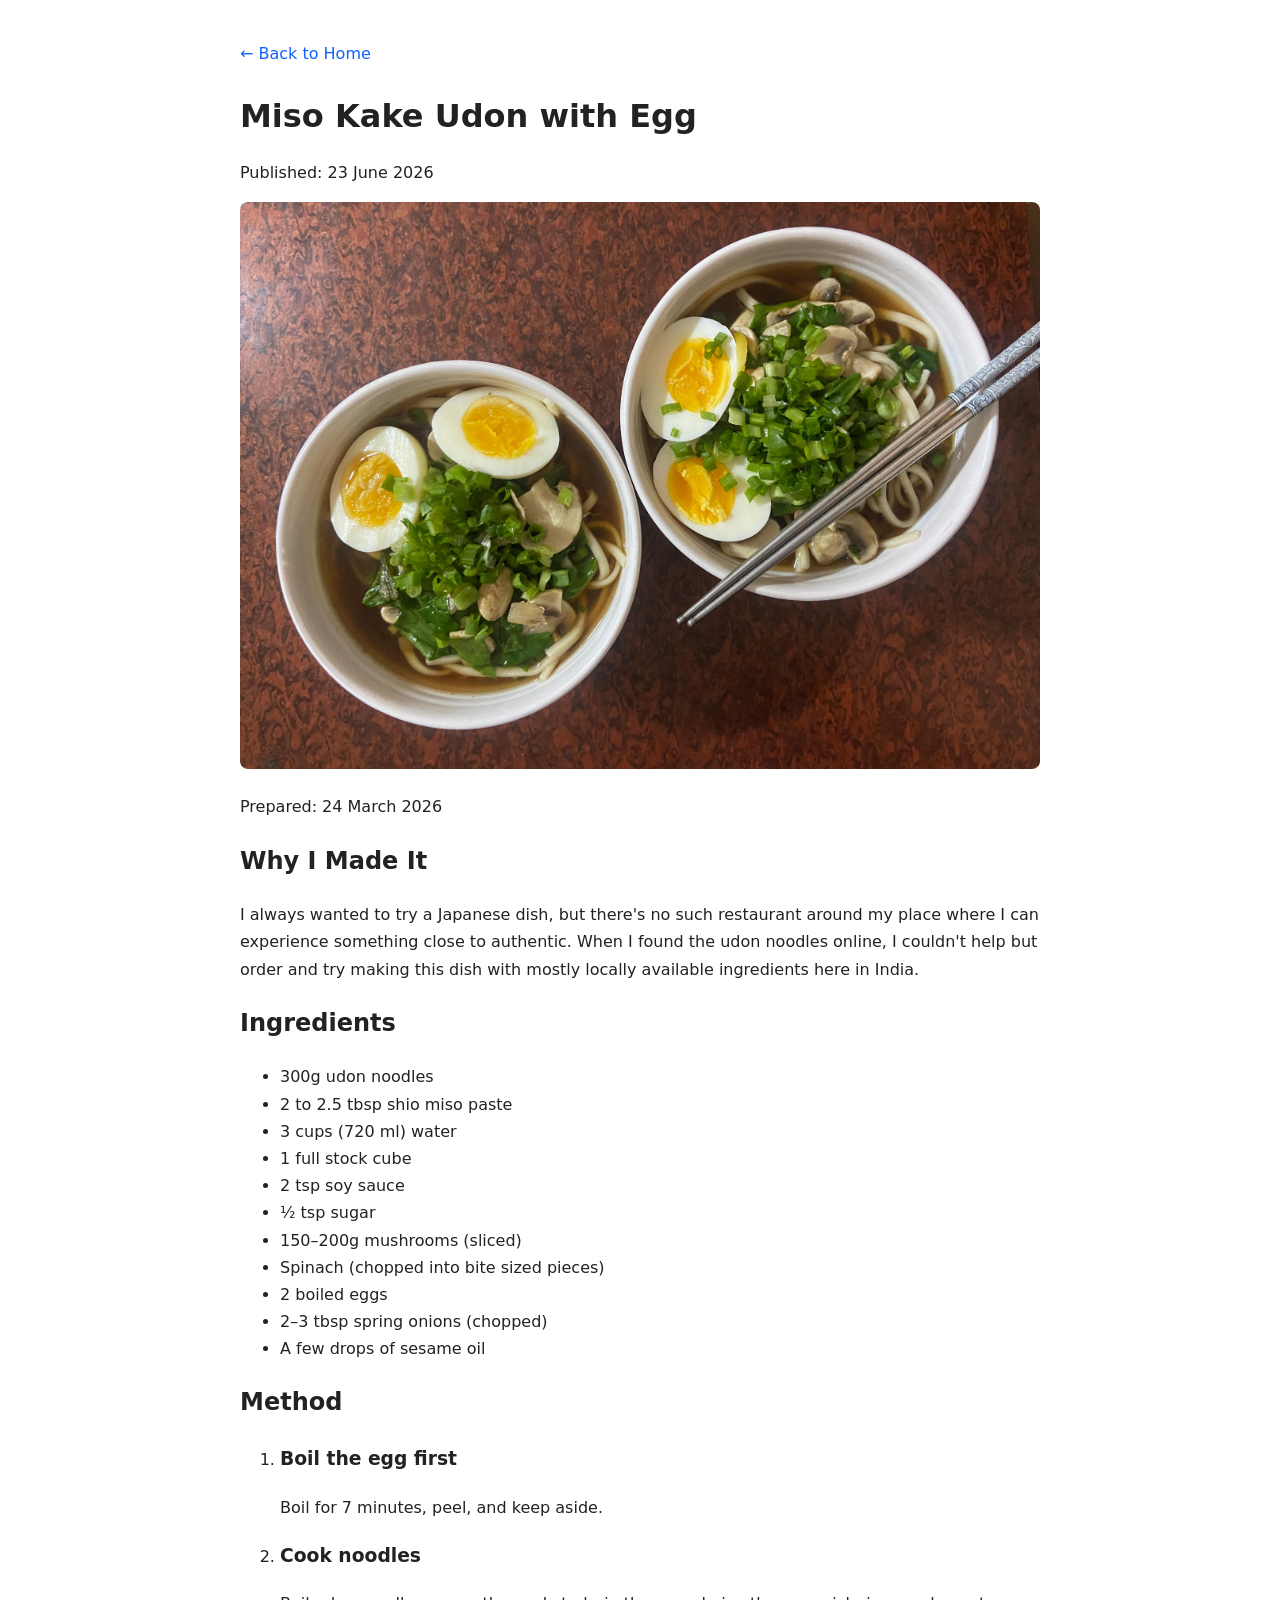
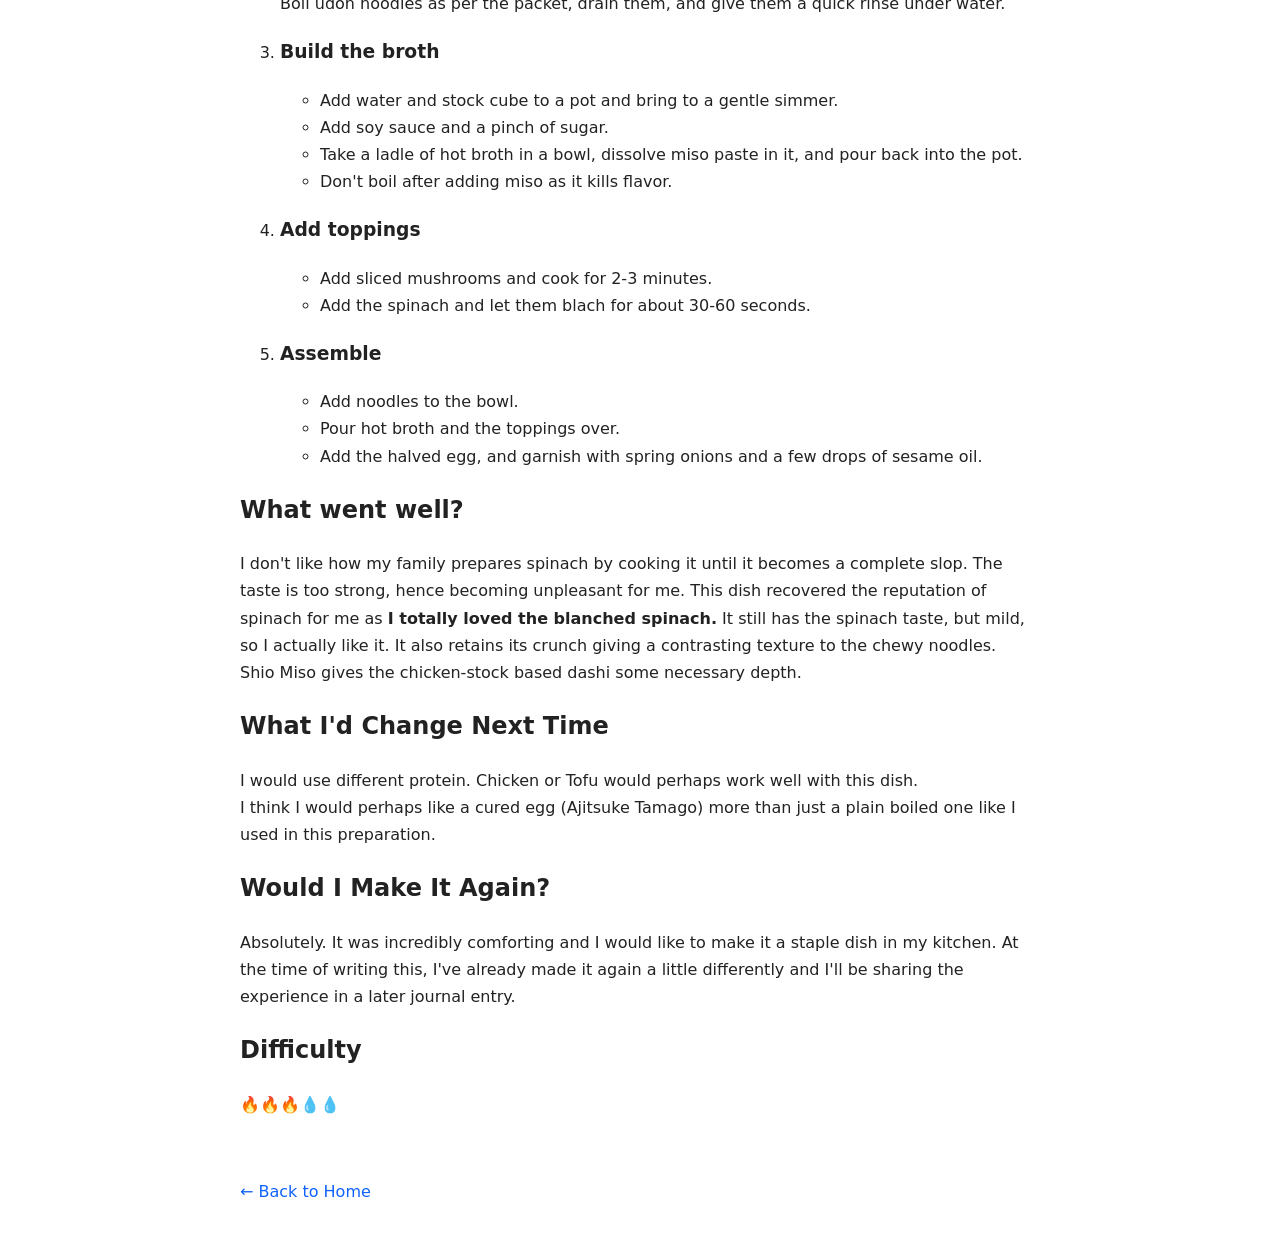
==== recipes/miso-kake-udon-egg.html @ e1cb3472 "miso kake udon with egg added" ====
<!doctype html>
<html lang="en">
  <head>
    <meta charset="UTF-8" />
    <meta name="viewport" content="width=device-width, initial-scale=1.0" />
    <title>Miso Kake Udon with Egg</title>

    <link rel="stylesheet" href="../style.css" />
  </head>
  <body>
    <main>
      <p>
        <a href="../index.html">← Back to Home</a>
      </p>

      <h1>Miso Kake Udon with Egg</h1>

      <p>Published: 23 June 2026</p>

      <img
        src="../images/miso-kake-udon-egg.jpg"
        alt="Miso Kake Udon with Egg"
      />

      <p>Prepared: 24 March 2026</p>

      <h2>Why I Made It</h2>

      <p>
        I always wanted to try a Japanese dish, but there's no such restaurant
        around my place where I can experience something close to authentic.
        When I found the udon noodles online, I couldn't help but order and try
        making this dish with mostly locally available ingredients here in
        India.
      </p>

      <h2>Ingredients</h2>

      <ul>
        <li>300g udon noodles</li>
        <li>2 to 2.5 tbsp shio miso paste</li>
        <li>3 cups (720 ml) water</li>
        <li>1 full stock cube</li>
        <li>2 tsp soy sauce</li>
        <li>½ tsp sugar</li>
        <li>150–200g mushrooms (sliced)</li>
        <li>Spinach (chopped into bite sized pieces)</li>
        <li>2 boiled eggs</li>
        <li>2–3 tbsp spring onions (chopped)</li>
        <li>A few drops of sesame oil</li>
      </ul>

      <h2>Method</h2>

      <ol>
        <li>
          <h3>Boil the egg first</h3>

          Boil for 7 minutes, peel, and keep aside.
        </li>
        <li>
          <h3>Cook noodles</h3>

          Boil udon noodles as per the packet, drain them, and give them a quick
          rinse under water.
        </li>
        <li>
          <h3>Build the broth</h3>
          <ul>
            <li>
              Add water and stock cube to a pot and bring to a gentle simmer.
            </li>
            <li>Add soy sauce and a pinch of sugar.</li>
            <li>
              Take a ladle of hot broth in a bowl, dissolve miso paste in it,
              and pour back into the pot.
            </li>
            <li>Don't boil after adding miso as it kills flavor.</li>
          </ul>
        </li>
        <li>
          <h3>Add toppings</h3>
          <ul>
            <li>Add sliced mushrooms and cook for 2-3 minutes.</li>
            <li>Add the spinach and let them blach for about 30-60 seconds.</li>
          </ul>
        </li>
        <li>
          <h3>Assemble</h3>
          <ul>
            <li>Add noodles to the bowl.</li>
            <li>Pour hot broth and the toppings over.</li>
            <li>
              Add the halved egg, and garnish with spring onions and a few drops
              of sesame oil.
            </li>
          </ul>
        </li>
      </ol>

      <h2>What went well?</h2>

      <p>
        I don't like how my family prepares spinach by cooking it until it
        becomes a complete slop. The taste is too strong, hence becoming
        unpleasant for me. This dish recovered the reputation of spinach for me
        as <b>I totally loved the blanched spinach.</b> It still has the spinach
        taste, but mild, so I actually like it. It also retains its crunch
        giving a contrasting texture to the chewy noodles.
        <br />
        Shio Miso gives the chicken-stock based dashi some necessary depth.
      </p>

      <h2>What I'd Change Next Time</h2>

      <p>
        I would use different protein. Chicken or Tofu would perhaps work well
        with this dish.
        <br />I think I would perhaps like a cured egg (Ajitsuke Tamago) more
        than just a plain boiled one like I used in this preparation.
      </p>

      <h2>Would I Make It Again?</h2>

      <p>
        Absolutely. It was incredibly comforting and I would like to make it a
        staple dish in my kitchen. At the time of writing this, I've already
        made it again a little differently and I'll be sharing the experience in
        a later journal entry.
      </p>

      <h2>Difficulty</h2>

      <p>🔥🔥🔥💧💧</p>

      <br />

      <p>
        <a href="../index.html">← Back to Home</a>
      </p>
    </main>
  </body>
</html>
---- style.css ----
body {
  font-family: system-ui, sans-serif;
  line-height: 1.7;
  max-width: 800px;
  margin: 40px auto;
  padding: 0 20px;

  background: #ffffff;
  color: #222;
}

h1 {
  margin-bottom: 0;
}

.intro {
  color: #666;
}

.recipe-list {
  padding-left: 20px;
}

a {
  color: #0f62fe;
  text-decoration: none;
}

a:hover {
  text-decoration: underline;
}

img {
  max-width: 100%;
  border-radius: 8px;
}
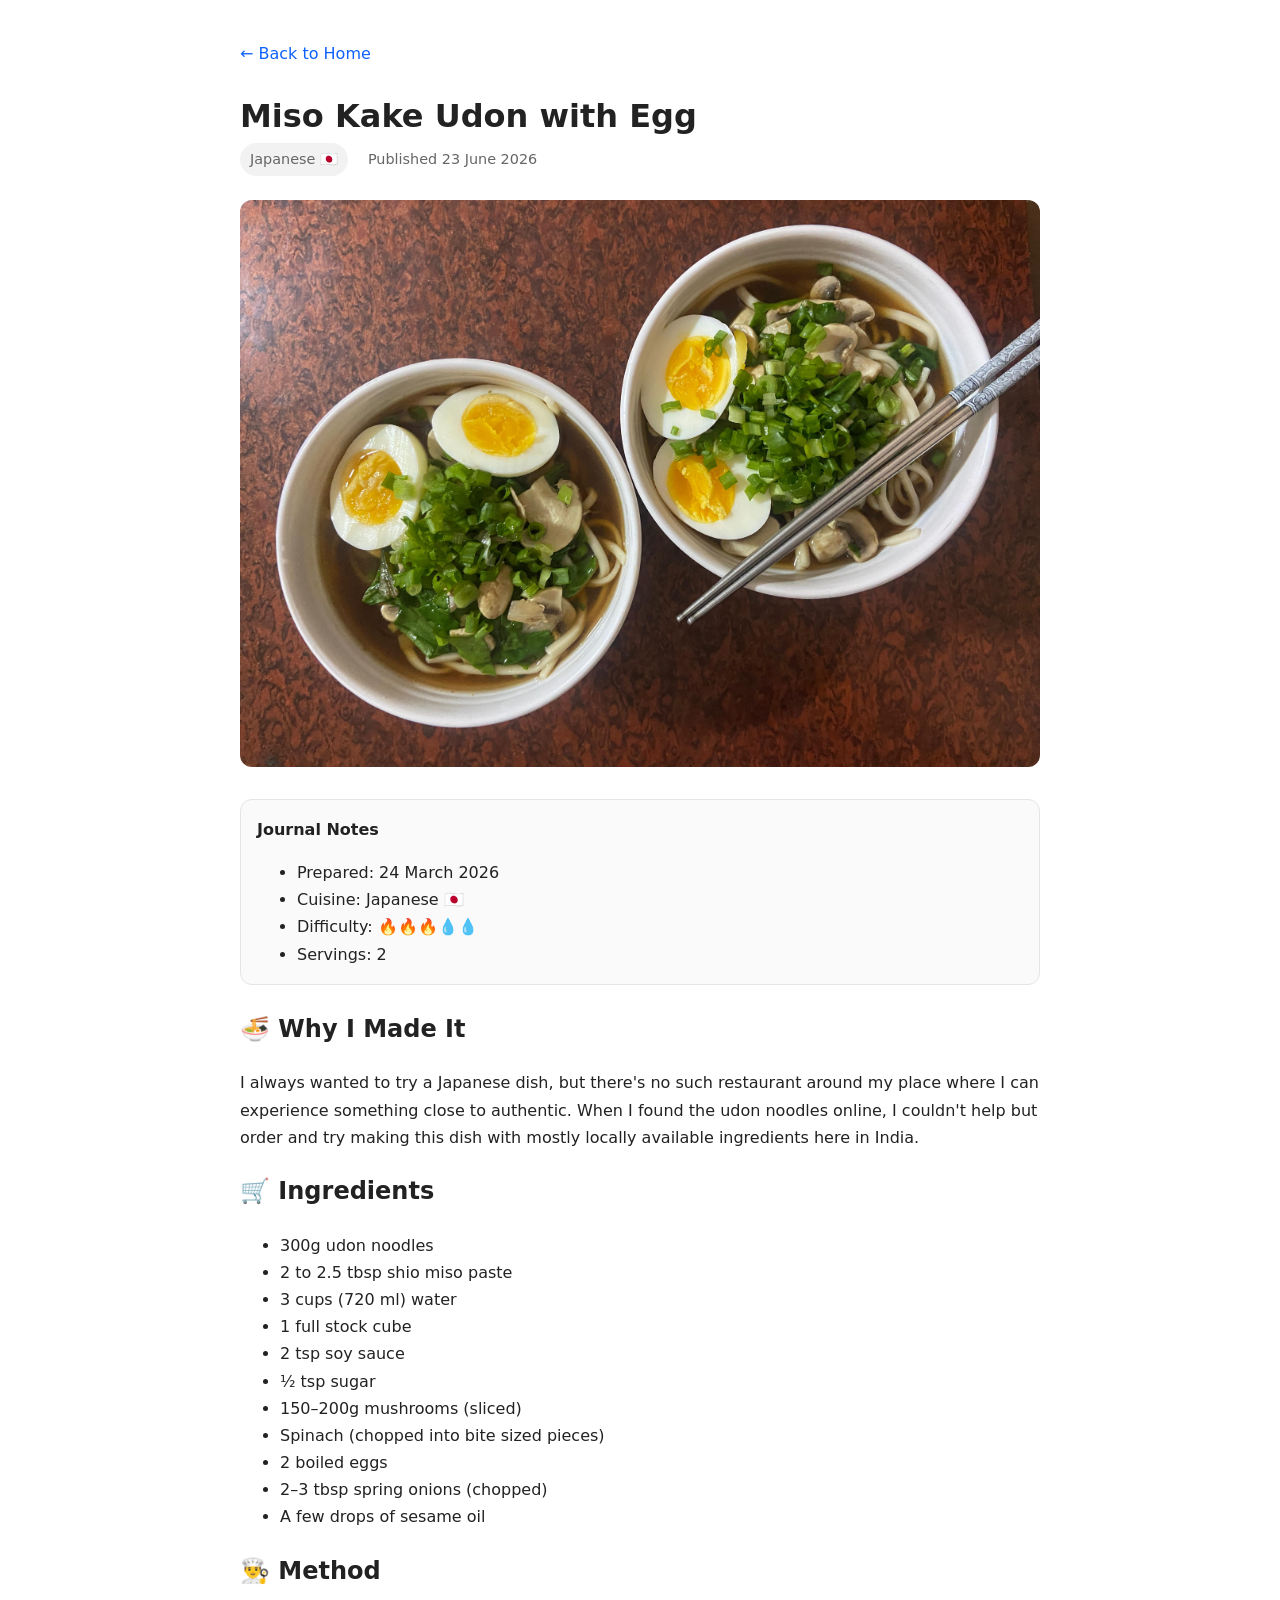
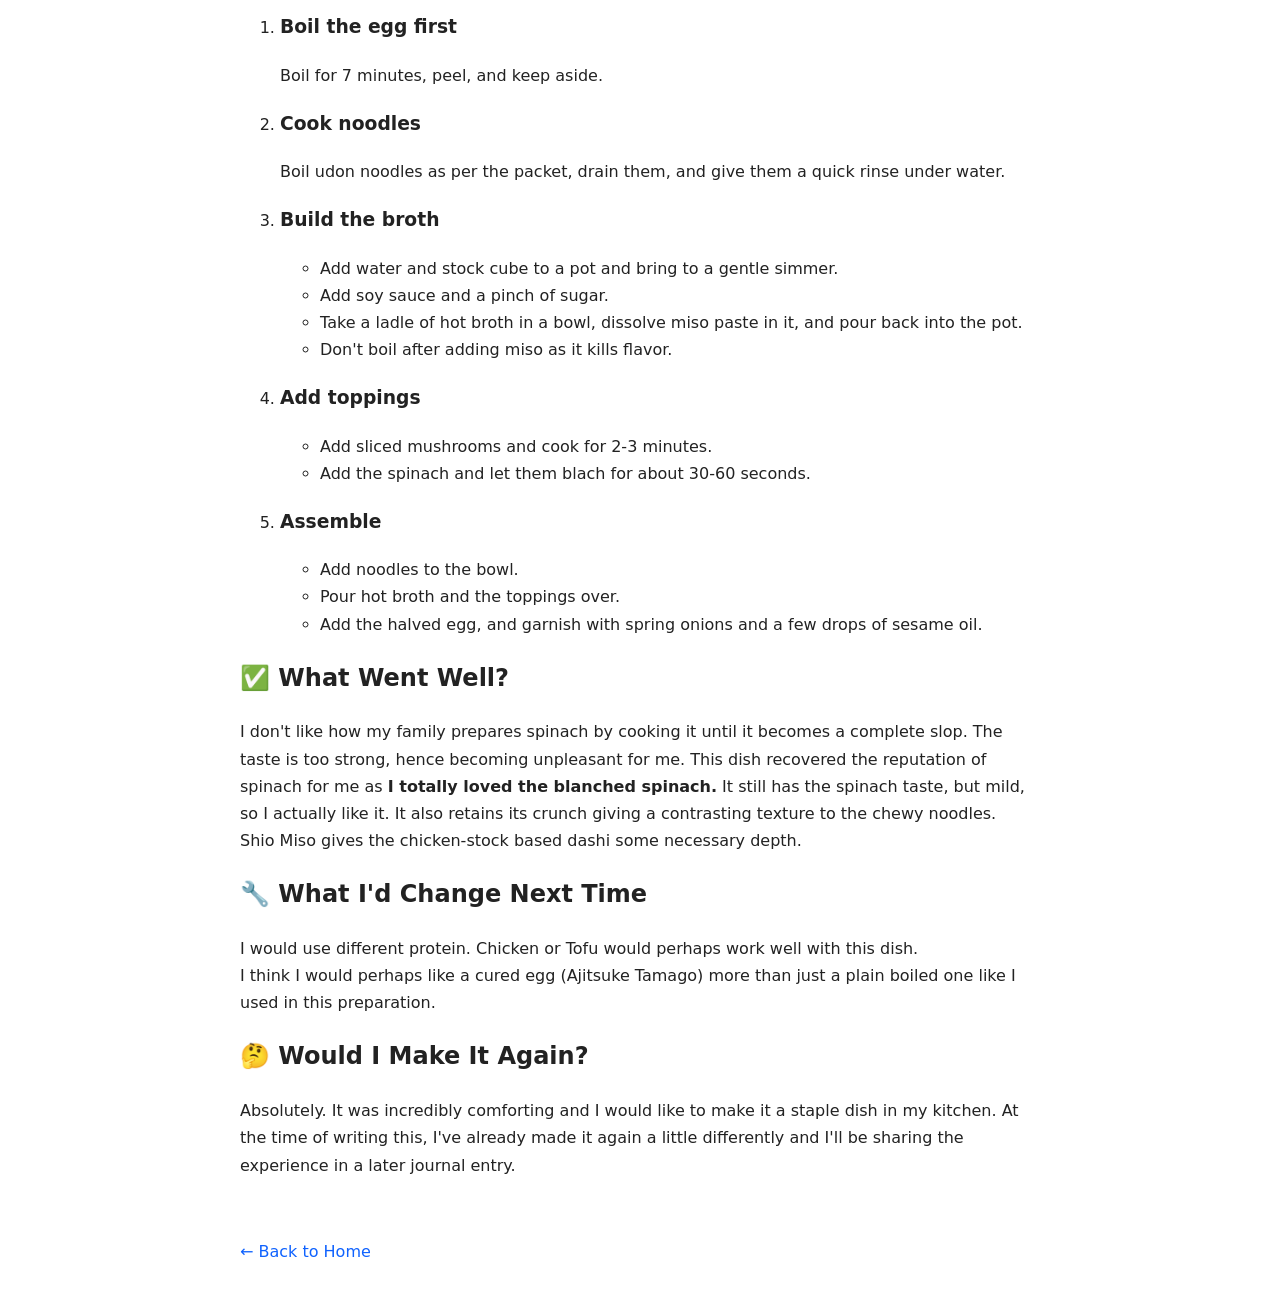
==== commit 40dad5fd: "improved recipe pages" ====
--- a/recipes/miso-kake-udon-egg.html
+++ b/recipes/miso-kake-udon-egg.html
@@ -13,18 +13,32 @@
         <a href="../index.html">← Back to Home</a>
       </p>
 
-      <h1>Miso Kake Udon with Egg</h1>
+      <header class="recipe-header">
+        <h1>Miso Kake Udon with Egg</h1>
 
-      <p>Published: 23 June 2026</p>
+        <div class="recipe-meta">
+          <span class="badge">Japanese 🇯🇵</span>
+          <span>Published 23 June 2026</span>
+        </div>
 
-      <img
-        src="../images/miso-kake-udon-egg.jpg"
-        alt="Miso Kake Udon with Egg"
-      />
+        <img
+          src="../images/miso-kake-udon-egg.jpg"
+          alt="Miso Kake Udon with Egg"
+        />
+      </header>
 
-      <p>Prepared: 24 March 2026</p>
+      <div class="journal-note">
+        <strong>Journal Notes</strong>
 
-      <h2>Why I Made It</h2>
+        <ul>
+          <li>Prepared: 24 March 2026</li>
+          <li>Cuisine: Japanese 🇯🇵</li>
+          <li>Difficulty: 🔥🔥🔥💧💧</li>
+          <li>Servings: 2</li>
+        </ul>
+      </div>
+
+      <h2>🍜 Why I Made It</h2>
 
       <p>
         I always wanted to try a Japanese dish, but there's no such restaurant
@@ -34,7 +48,7 @@
         India.
       </p>
 
-      <h2>Ingredients</h2>
+      <h2>🛒 Ingredients</h2>
 
       <ul>
         <li>300g udon noodles</li>
@@ -50,7 +64,7 @@
         <li>A few drops of sesame oil</li>
       </ul>
 
-      <h2>Method</h2>
+      <h2>👨‍🍳 Method</h2>
 
       <ol>
         <li>
@@ -98,7 +112,7 @@
         </li>
       </ol>
 
-      <h2>What went well?</h2>
+      <h2>✅ What Went Well?</h2>
 
       <p>
         I don't like how my family prepares spinach by cooking it until it
@@ -111,7 +125,7 @@
         Shio Miso gives the chicken-stock based dashi some necessary depth.
       </p>
 
-      <h2>What I'd Change Next Time</h2>
+      <h2>🔧 What I'd Change Next Time</h2>
 
       <p>
         I would use different protein. Chicken or Tofu would perhaps work well
@@ -120,7 +134,7 @@
         than just a plain boiled one like I used in this preparation.
       </p>
 
-      <h2>Would I Make It Again?</h2>
+      <h2>🤔 Would I Make It Again?</h2>
 
       <p>
         Absolutely. It was incredibly comforting and I would like to make it a
@@ -128,10 +142,6 @@
         made it again a little differently and I'll be sharing the experience in
         a later journal entry.
       </p>
-
-      <h2>Difficulty</h2>
-
-      <p>🔥🔥🔥💧💧</p>
 
       <br />
 
--- a/style.css
+++ b/style.css
@@ -34,3 +34,89 @@
   max-width: 100%;
   border-radius: 8px;
 }
+
+.recipe-grid {
+  display: grid;
+  gap: 24px;
+  margin-top: 20px;
+}
+
+.recipe-card {
+  border: 1px solid #e5e5e5;
+  border-radius: 12px;
+  overflow: hidden;
+  transition: transform 0.15s ease;
+}
+
+.recipe-card:hover {
+  transform: translateY(-2px);
+}
+
+.recipe-card img {
+  width: 100%;
+  height: 250px;
+  object-fit: cover;
+  display: block;
+}
+
+.recipe-content {
+  padding: 16px;
+}
+
+.recipe-meta {
+  font-size: 0.9rem;
+  color: #777;
+  margin-bottom: 8px;
+}
+
+.recipe-content h3 {
+  margin-top: 0;
+  margin-bottom: 10px;
+}
+
+.recipe-content p {
+  margin-bottom: 0;
+}
+
+.badge {
+  display: inline-block;
+  padding: 2px 8px;
+  border-radius: 999px;
+  background: #f3f3f3;
+  font-size: 0.85rem;
+  margin-right: 8px;
+}
+
+.recipe-header img {
+  width: 100%;
+  border-radius: 12px;
+  margin-top: 16px;
+}
+
+.recipe-meta {
+  display: flex;
+  gap: 12px;
+  align-items: center;
+  flex-wrap: wrap;
+  color: #666;
+}
+
+.badge {
+  display: inline-block;
+  background: #f2f2f2;
+  padding: 4px 10px;
+  border-radius: 999px;
+  font-size: 0.9rem;
+}
+
+.journal-note {
+  background: #fafafa;
+  border: 1px solid #e5e5e5;
+  border-radius: 12px;
+  padding: 16px;
+  margin: 24px 0;
+}
+
+.journal-note ul {
+  margin-bottom: 0;
+}
